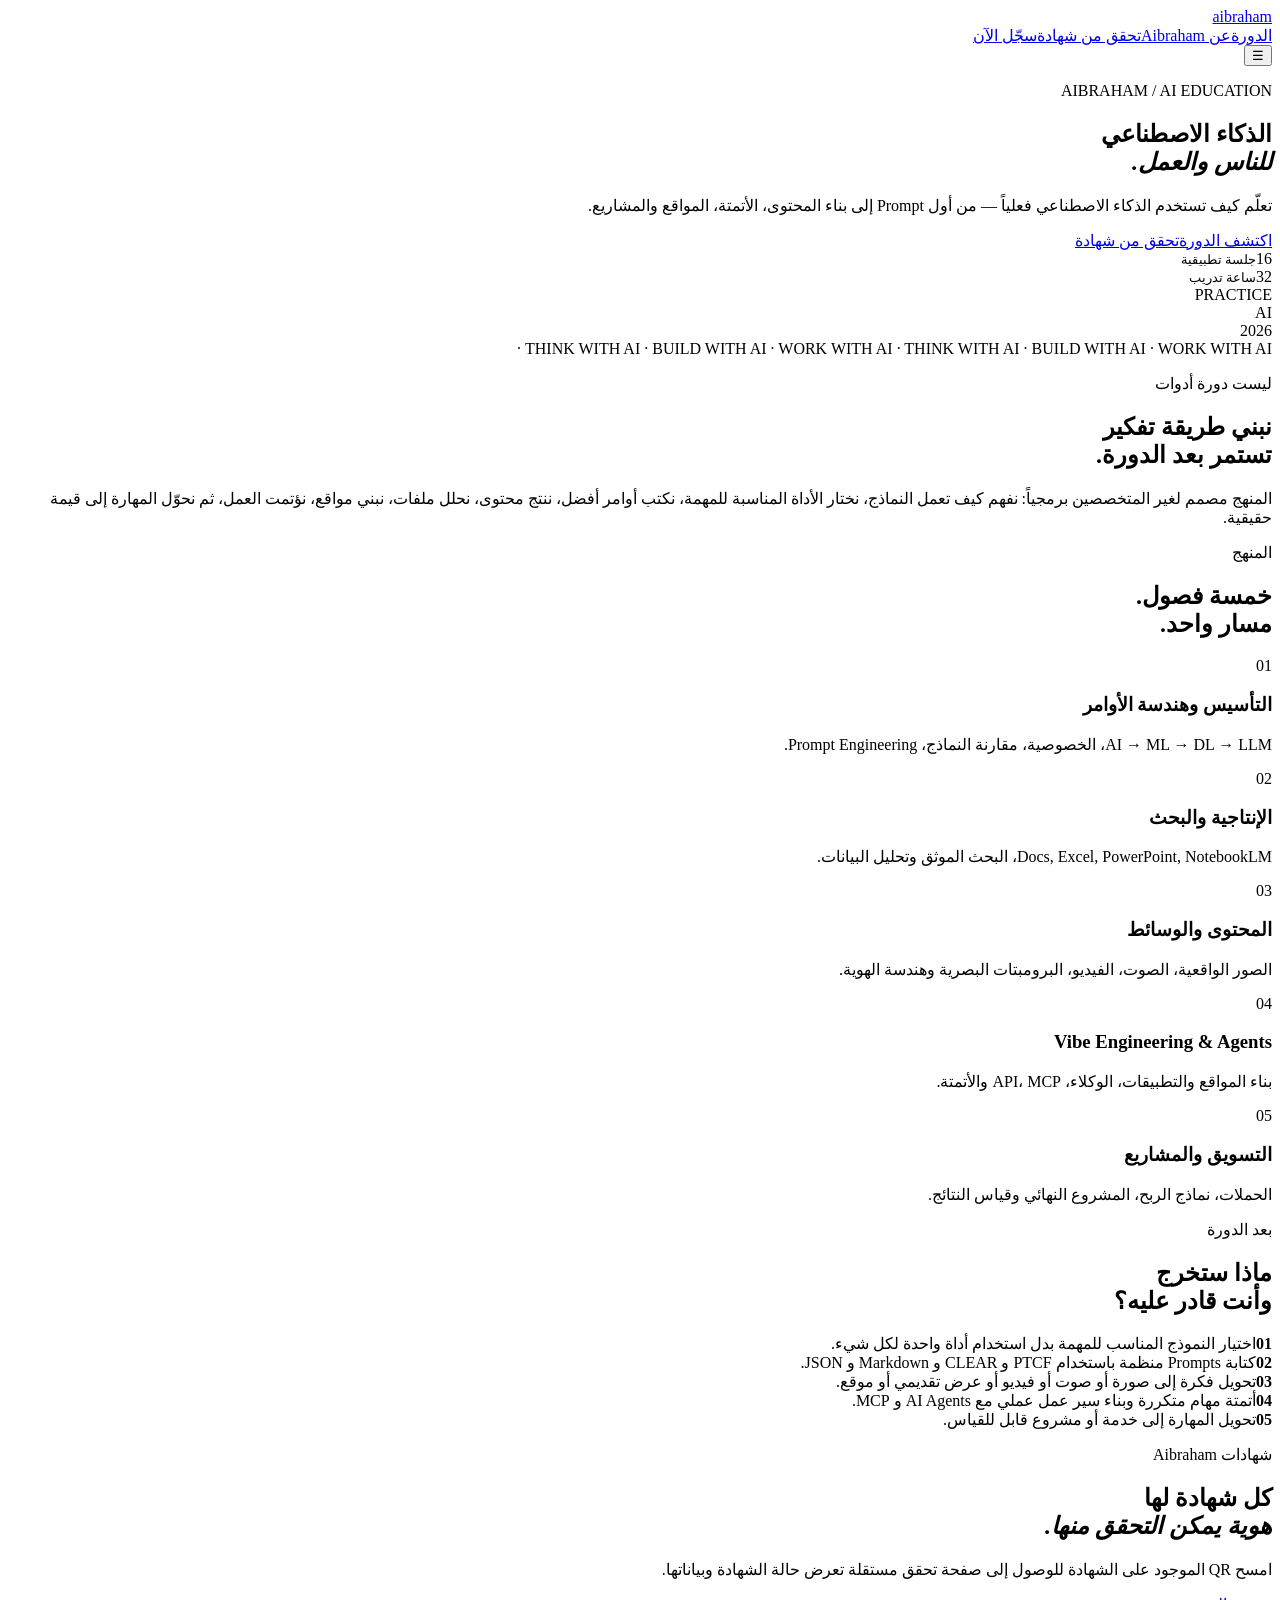
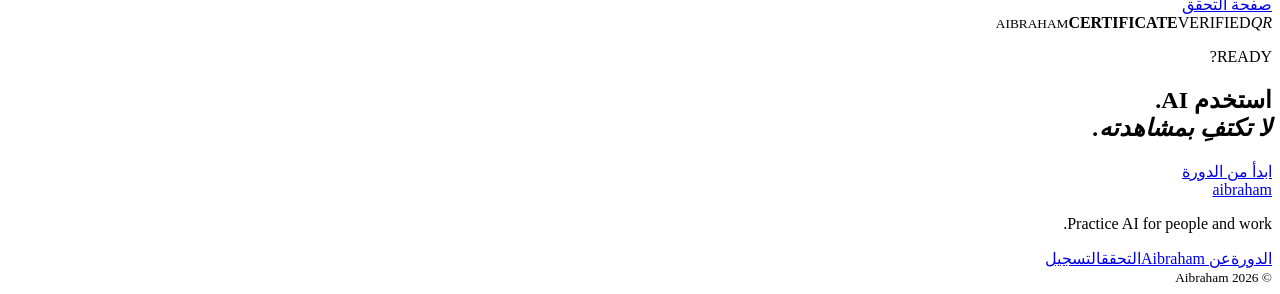
==== index.html @ 42ac44e8 "Build Aibraham training website" ====
<!doctype html><html lang="ar" dir="rtl"><head><meta charset="utf-8"><meta name="viewport" content="width=device-width,initial-scale=1"><meta name="description" content="Aibraham — تدريب عملي على الذكاء الاصطناعي للناس والعمل."><title>Aibraham — Practice AI for People & Work</title><link rel="stylesheet" href="styles.css"></head><body><header class="nav"><a class="brand" href="index.html"><span class="brand-mark">ai</span><span>braham</span></a><nav><a href="course.html">الدورة</a><a href="about.html">عن Aibraham</a><a href="verify.html">تحقق من شهادة</a><a class="nav-cta" href="register.html">سجّل الآن</a></nav><button class="menu" aria-label="فتح القائمة">☰</button></header><main><section class="hero wrap"><div class="hero-copy"><p class="kicker">AIBRAHAM / AI EDUCATION</p><h1>الذكاء الاصطناعي<br><em>للناس والعمل.</em></h1><p class="hero-lead">تعلّم كيف تستخدم الذكاء الاصطناعي فعلياً — من أول Prompt إلى بناء المحتوى، الأتمتة، المواقع والمشاريع.</p><div class="actions"><a class="btn primary" href="course.html">اكتشف الدورة</a><a class="btn ghost" href="verify.html">تحقق من شهادة</a></div></div><div class="hero-art"><div class="orbit o1"></div><div class="orbit o2"></div><div class="hero-card"><span>16</span><small>جلسة تطبيقية</small></div><div class="hero-card second"><span>32</span><small>ساعة تدريب</small></div><div class="hero-stamp">PRACTICE<br>AI<br>2026</div></div></section><section class="ticker"><div>THINK WITH AI · BUILD WITH AI · WORK WITH AI · THINK WITH AI · BUILD WITH AI · WORK WITH AI ·</div></section><section class="intro wrap"><div><p class="section-note">ليست دورة أدوات</p><h2>نبني طريقة تفكير<br>تستمر بعد الدورة.</h2></div><p class="intro-text">المنهج مصمم لغير المتخصصين برمجياً: نفهم كيف تعمل النماذج، نختار الأداة المناسبة للمهمة، نكتب أوامر أفضل، ننتج محتوى، نحلل ملفات، نبني مواقع، نؤتمت العمل، ثم نحوّل المهارة إلى قيمة حقيقية.</p></section><section class="chapters wrap"><div class="chapter-head"><p class="section-note">المنهج</p><h2>خمسة فصول.<br>مسار واحد.</h2></div><div class="chapter-grid"><article><span>01</span><h3>التأسيس وهندسة الأوامر</h3><p>AI → ML → DL → LLM، الخصوصية، مقارنة النماذج، Prompt Engineering.</p></article><article><span>02</span><h3>الإنتاجية والبحث</h3><p>Docs, Excel, PowerPoint, NotebookLM، البحث الموثق وتحليل البيانات.</p></article><article class="accent"><span>03</span><h3>المحتوى والوسائط</h3><p>الصور الواقعية، الصوت، الفيديو، البرومبتات البصرية وهندسة الهوية.</p></article><article><span>04</span><h3>Vibe Engineering & Agents</h3><p>بناء المواقع والتطبيقات، الوكلاء، API، MCP والأتمتة.</p></article><article><span>05</span><h3>التسويق والمشاريع</h3><p>الحملات، نماذج الربح، المشروع النهائي وقياس النتائج.</p></article></div></section><section class="outcomes wrap"><div class="outcomes-title"><p class="section-note">بعد الدورة</p><h2>ماذا ستخرج<br>وأنت قادر عليه؟</h2></div><div class="outcome-list"><div><b>01</b><span>اختيار النموذج المناسب للمهمة بدل استخدام أداة واحدة لكل شيء.</span></div><div><b>02</b><span>كتابة Prompts منظمة باستخدام PTCF و CLEAR و Markdown و JSON.</span></div><div><b>03</b><span>تحويل فكرة إلى صورة أو صوت أو فيديو أو عرض تقديمي أو موقع.</span></div><div><b>04</b><span>أتمتة مهام متكررة وبناء سير عمل عملي مع AI Agents و MCP.</span></div><div><b>05</b><span>تحويل المهارة إلى خدمة أو مشروع قابل للقياس.</span></div></div></section><section class="certificate wrap"><div><div class="certificate-copy"><p class="section-note">شهادات Aibraham</p><h2>كل شهادة لها<br><em>هوية يمكن التحقق منها.</em></h2><p>امسح QR الموجود على الشهادة للوصول إلى صفحة تحقق مستقلة تعرض حالة الشهادة وبياناتها.</p><a class="btn primary" href="verify.html">صفحة التحقق</a></div><div class="certificate-visual"><div class="cert-inner"><small>AIBRAHAM</small><strong>CERTIFICATE</strong><span>VERIFIED</span><i>QR</i></div></div></div></section><section class="final-cta"><div class="wrap"><p class="section-note">READY?</p><h2>استخدم AI.<br><em>لا تكتفِ بمشاهدته.</em></h2><a class="btn light" href="register.html">ابدأ من الدورة</a></div></section></main><footer class="footer wrap"><div><a class="brand" href="index.html"><span class="brand-mark">ai</span><span>braham</span></a><p>Practice AI for people and work.</p></div><div class="footer-links"><a href="course.html">الدورة</a><a href="about.html">عن Aibraham</a><a href="verify.html">التحقق</a><a href="register.html">التسجيل</a></div><small>© 2026 Aibraham</small></footer><script src="script.js"></script></body></html>
---- styles.css ----
":"
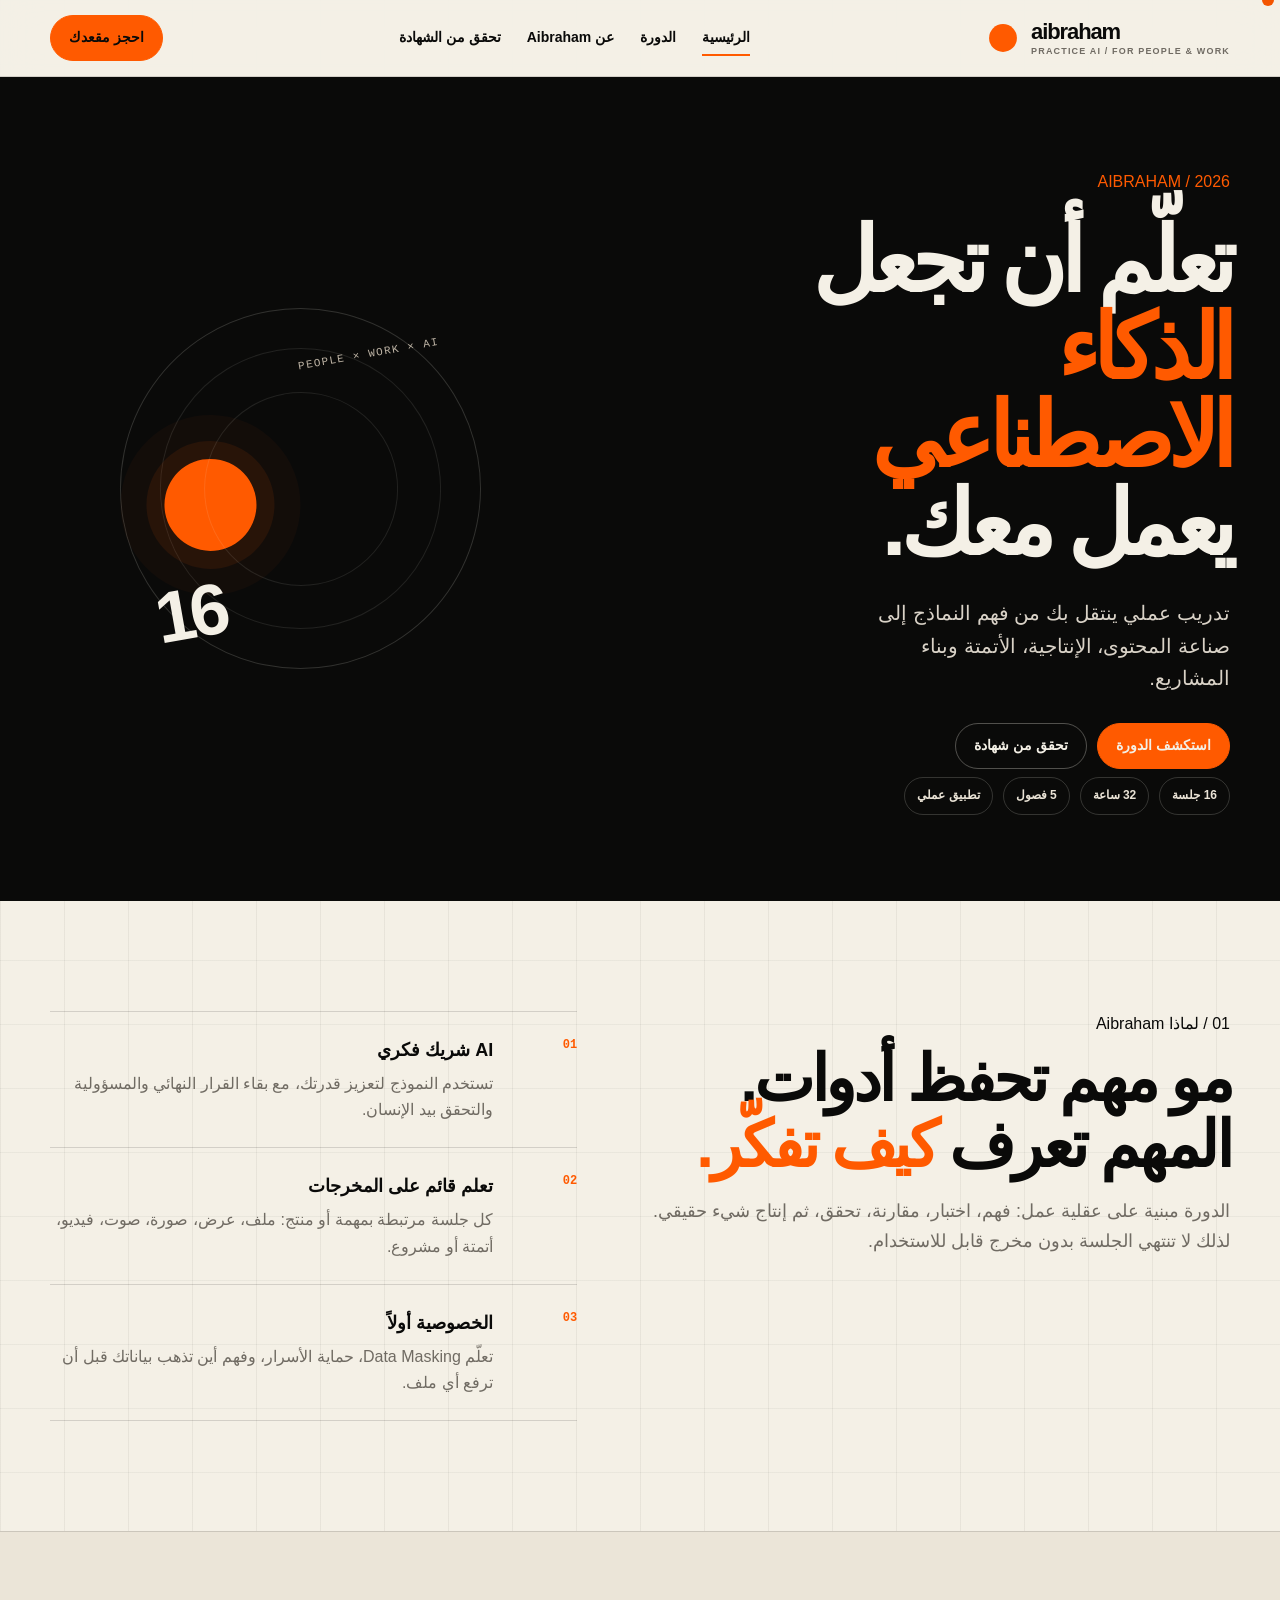
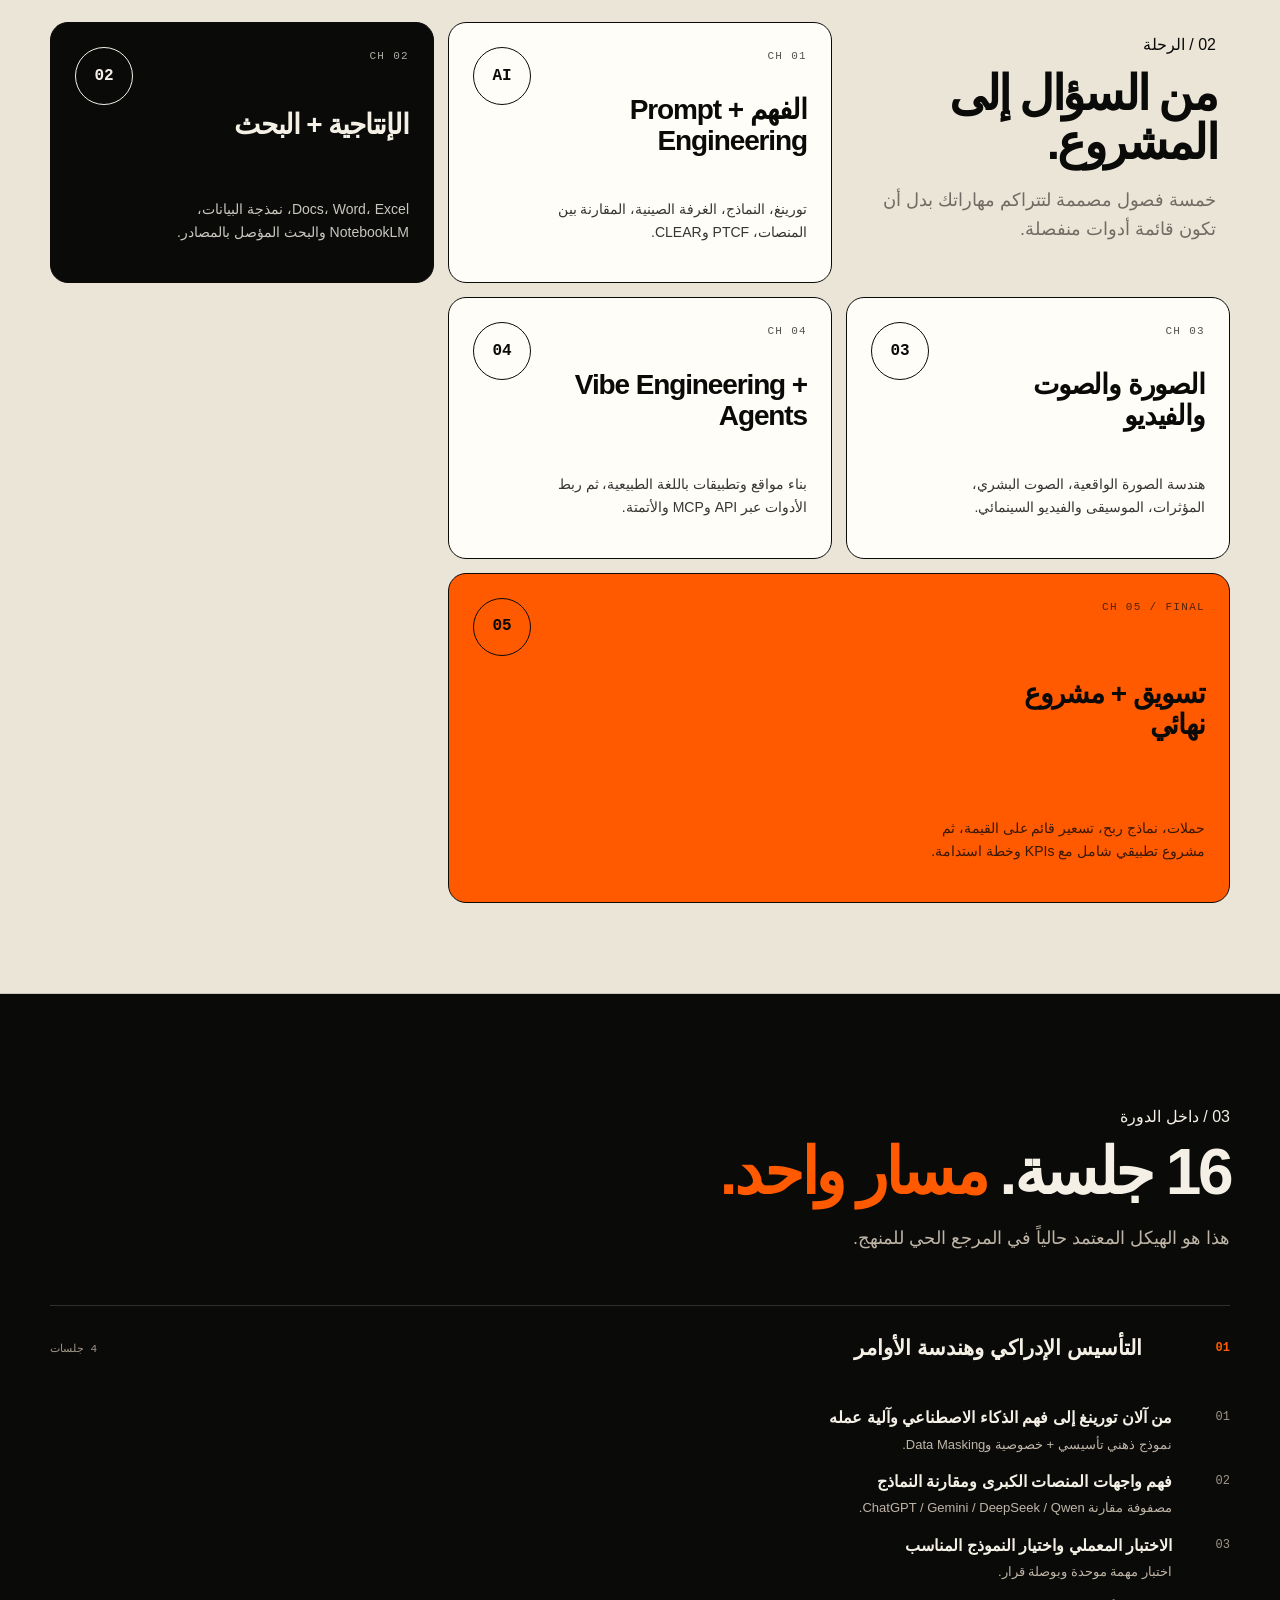
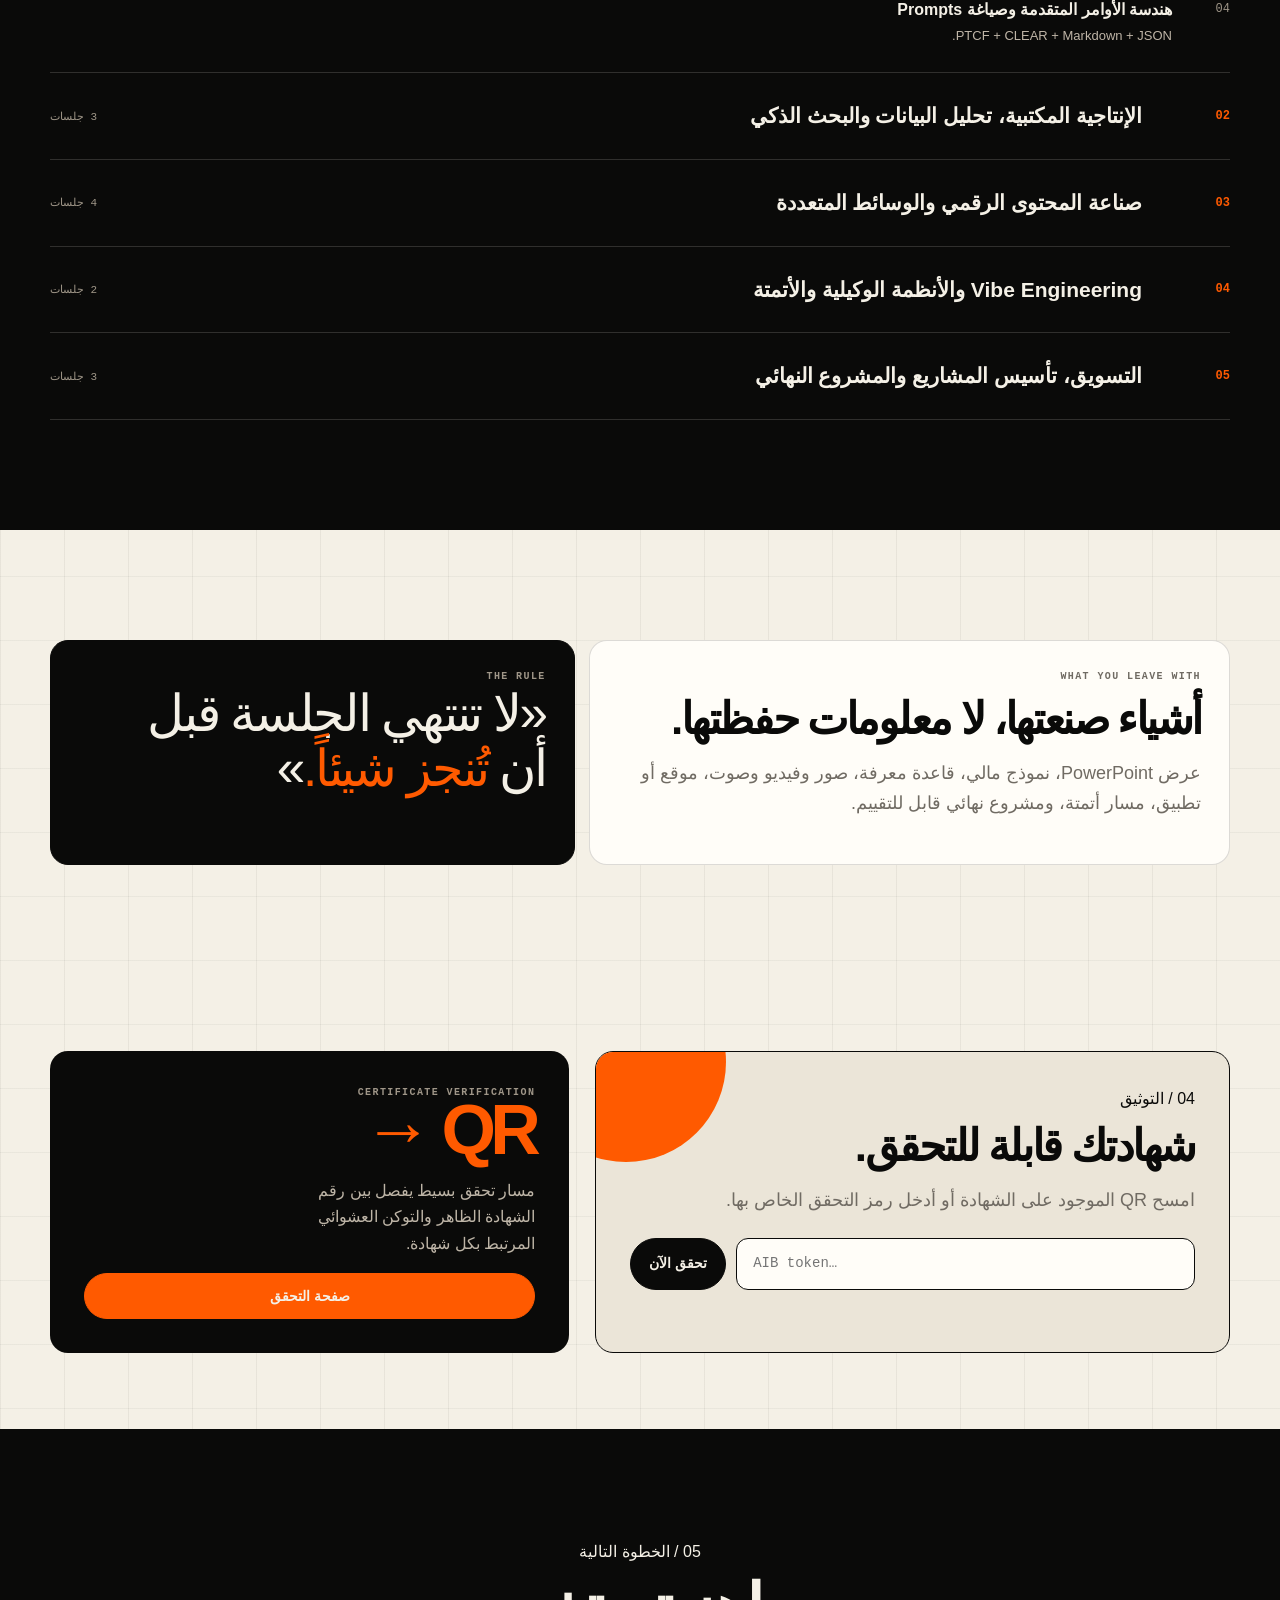
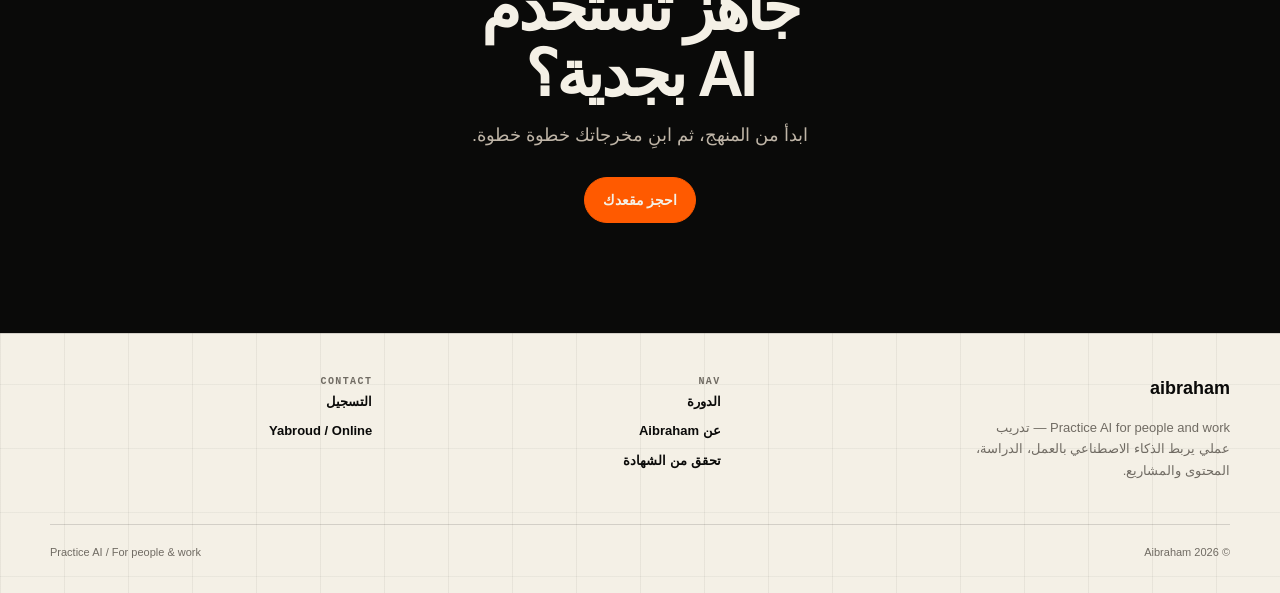
==== commit 6f79d8de: "Evolve Aibraham visual identity and UX" ====
--- a/index.html
+++ b/index.html
@@ -1 +1,12 @@
-<!doctype html><html lang="ar" dir="rtl"><head><meta charset="utf-8"><meta name="viewport" content="width=device-width,initial-scale=1"><meta name="description" content="Aibraham — تدريب عملي على الذكاء الاصطناعي للناس والعمل."><title>Aibraham — Practice AI for People & Work</title><link rel="stylesheet" href="styles.css"></head><body><header class="nav"><a class="brand" href="index.html"><span class="brand-mark">ai</span><span>braham</span></a><nav><a href="course.html">الدورة</a><a href="about.html">عن Aibraham</a><a href="verify.html">تحقق من شهادة</a><a class="nav-cta" href="register.html">سجّل الآن</a></nav><button class="menu" aria-label="فتح القائمة">☰</button></header><main><section class="hero wrap"><div class="hero-copy"><p class="kicker">AIBRAHAM / AI EDUCATION</p><h1>الذكاء الاصطناعي<br><em>للناس والعمل.</em></h1><p class="hero-lead">تعلّم كيف تستخدم الذكاء الاصطناعي فعلياً — من أول Prompt إلى بناء المحتوى، الأتمتة، المواقع والمشاريع.</p><div class="actions"><a class="btn primary" href="course.html">اكتشف الدورة</a><a class="btn ghost" href="verify.html">تحقق من شهادة</a></div></div><div class="hero-art"><div class="orbit o1"></div><div class="orbit o2"></div><div class="hero-card"><span>16</span><small>جلسة تطبيقية</small></div><div class="hero-card second"><span>32</span><small>ساعة تدريب</small></div><div class="hero-stamp">PRACTICE<br>AI<br>2026</div></div></section><section class="ticker"><div>THINK WITH AI · BUILD WITH AI · WORK WITH AI · THINK WITH AI · BUILD WITH AI · WORK WITH AI ·</div></section><section class="intro wrap"><div><p class="section-note">ليست دورة أدوات</p><h2>نبني طريقة تفكير<br>تستمر بعد الدورة.</h2></div><p class="intro-text">المنهج مصمم لغير المتخصصين برمجياً: نفهم كيف تعمل النماذج، نختار الأداة المناسبة للمهمة، نكتب أوامر أفضل، ننتج محتوى، نحلل ملفات، نبني مواقع، نؤتمت العمل، ثم نحوّل المهارة إلى قيمة حقيقية.</p></section><section class="chapters wrap"><div class="chapter-head"><p class="section-note">المنهج</p><h2>خمسة فصول.<br>مسار واحد.</h2></div><div class="chapter-grid"><article><span>01</span><h3>التأسيس وهندسة الأوامر</h3><p>AI → ML → DL → LLM، الخصوصية، مقارنة النماذج، Prompt Engineering.</p></article><article><span>02</span><h3>الإنتاجية والبحث</h3><p>Docs, Excel, PowerPoint, NotebookLM، البحث الموثق وتحليل البيانات.</p></article><article class="accent"><span>03</span><h3>المحتوى والوسائط</h3><p>الصور الواقعية، الصوت، الفيديو، البرومبتات البصرية وهندسة الهوية.</p></article><article><span>04</span><h3>Vibe Engineering & Agents</h3><p>بناء المواقع والتطبيقات، الوكلاء، API، MCP والأتمتة.</p></article><article><span>05</span><h3>التسويق والمشاريع</h3><p>الحملات، نماذج الربح، المشروع النهائي وقياس النتائج.</p></article></div></section><section class="outcomes wrap"><div class="outcomes-title"><p class="section-note">بعد الدورة</p><h2>ماذا ستخرج<br>وأنت قادر عليه؟</h2></div><div class="outcome-list"><div><b>01</b><span>اختيار النموذج المناسب للمهمة بدل استخدام أداة واحدة لكل شيء.</span></div><div><b>02</b><span>كتابة Prompts منظمة باستخدام PTCF و CLEAR و Markdown و JSON.</span></div><div><b>03</b><span>تحويل فكرة إلى صورة أو صوت أو فيديو أو عرض تقديمي أو موقع.</span></div><div><b>04</b><span>أتمتة مهام متكررة وبناء سير عمل عملي مع AI Agents و MCP.</span></div><div><b>05</b><span>تحويل المهارة إلى خدمة أو مشروع قابل للقياس.</span></div></div></section><section class="certificate wrap"><div><div class="certificate-copy"><p class="section-note">شهادات Aibraham</p><h2>كل شهادة لها<br><em>هوية يمكن التحقق منها.</em></h2><p>امسح QR الموجود على الشهادة للوصول إلى صفحة تحقق مستقلة تعرض حالة الشهادة وبياناتها.</p><a class="btn primary" href="verify.html">صفحة التحقق</a></div><div class="certificate-visual"><div class="cert-inner"><small>AIBRAHAM</small><strong>CERTIFICATE</strong><span>VERIFIED</span><i>QR</i></div></div></div></section><section class="final-cta"><div class="wrap"><p class="section-note">READY?</p><h2>استخدم AI.<br><em>لا تكتفِ بمشاهدته.</em></h2><a class="btn light" href="register.html">ابدأ من الدورة</a></div></section></main><footer class="footer wrap"><div><a class="brand" href="index.html"><span class="brand-mark">ai</span><span>braham</span></a><p>Practice AI for people and work.</p></div><div class="footer-links"><a href="course.html">الدورة</a><a href="about.html">عن Aibraham</a><a href="verify.html">التحقق</a><a href="register.html">التسجيل</a></div><small>© 2026 Aibraham</small></footer><script src="script.js"></script></body></html>+<!doctype html><html lang="ar" dir="rtl"><head><meta charset="utf-8"><meta name="viewport" content="width=device-width, initial-scale=1"><title>Aibraham — Practice AI for people and work</title><meta name="description" content="Aibraham — Practice AI for people and work"><link rel="stylesheet" href="styles.css"><link rel="icon" href="assets/aibraham-mark.svg"></head><body class="page grid-bg"><a class="skip" href="#main">تجاوز إلى المحتوى</a><div class="cursor-dot"></div><header class="site-header"><div class="container nav"><a class="brand" href="index.html"><img class="brand-mark" src="assets/aibraham-mark.svg" alt="Aibraham"><span class="brand-word"><span class="brand-name">aibraham</span><span class="brand-sub">practice ai / for people &amp; work</span></span></a><nav class="nav-links"><a aria-current="page" href='index.html'>الرئيسية</a><a href='course.html'>الدورة</a><a href='about.html'>عن Aibraham</a><a href='verify.html'>تحقق من الشهادة</a></nav><div class="nav-actions"><a class="btn btn-primary" href="register.html">احجز مقعدك</a><button class="menu-btn" aria-label="فتح القائمة"><span></span></button></div></div></header><main id="main"><section class="hero dark-grid"><div class="container"><div class="hero-copy reveal"><div class="eyebrow hero-kicker">AIBRAHAM / 2026</div><h1 class="hero-title">تعلّم أن تجعل <em>الذكاء الاصطناعي</em> يعمل معك.</h1><p class="hero-lead">تدريب عملي ينتقل بك من فهم النماذج إلى صناعة المحتوى، الإنتاجية، الأتمتة وبناء المشاريع.</p><div class="hero-actions"><a class="btn btn-primary" href="course.html">استكشف الدورة</a><a class="btn btn-light" style="border-color:rgba(244,240,230,.3);color:var(--paper)" href="verify.html">تحقق من شهادة</a></div><div class="hero-meta"><span class="meta-chip">16 جلسة</span><span class="meta-chip">32 ساعة</span><span class="meta-chip">5 فصول</span><span class="meta-chip">تطبيق عملي</span></div></div><div class="hero-orbit reveal"><div class="orbit-ring"><div class="orbit-core"></div><span class="orbit-label">PEOPLE × WORK × AI</span><span class="orbit-number">16</span></div></div></div></section>
+<section class="section"><div class="container split"><div class="section-header reveal"><div class="eyebrow">01 / لماذا Aibraham</div><h2 class="section-title">مو مهم تحفظ أدوات. المهم تعرف <span style="color:var(--orange)">كيف تفكّر.</span></h2><p class="section-copy">الدورة مبنية على عقلية عمل: فهم، اختبار، مقارنة، تحقق، ثم إنتاج شيء حقيقي. لذلك لا تنتهي الجلسة بدون مخرج قابل للاستخدام.</p></div><div class="rule-list reveal"><div class="rule"><div class="rule-index">01</div><div><div class="rule-title">AI شريك فكري</div><div class="rule-copy">تستخدم النموذج لتعزيز قدرتك، مع بقاء القرار النهائي والمسؤولية والتحقق بيد الإنسان.</div></div></div><div class="rule"><div class="rule-index">02</div><div><div class="rule-title">تعلم قائم على المخرجات</div><div class="rule-copy">كل جلسة مرتبطة بمهمة أو منتج: ملف، عرض، صورة، صوت، فيديو، أتمتة أو مشروع.</div></div></div><div class="rule"><div class="rule-index">03</div><div><div class="rule-title">الخصوصية أولاً</div><div class="rule-copy">تعلّم Data Masking، حماية الأسرار، وفهم أين تذهب بياناتك قبل أن ترفع أي ملف.</div></div></div></div></div></section>
+<section class="section-tight feature-stage"><div class="container stage-grid"><div class="stage-intro reveal"><div class="eyebrow">02 / الرحلة</div><h2 class="section-title">من السؤال إلى المشروع.</h2><p class="section-copy">خمسة فصول مصممة لتتراكم مهاراتك بدل أن تكون قائمة أدوات منفصلة.</p></div><article class="stage-card reveal"><span class="stage-num">CH 01</span><h3 class="stage-title">الفهم + Prompt Engineering</h3><p class="stage-copy">تورينغ، النماذج، الغرفة الصينية، المقارنة بين المنصات، PTCF وCLEAR.</p><div class="stage-icon">AI</div></article><article class="stage-card reveal"><span class="stage-num">CH 02</span><h3 class="stage-title">الإنتاجية + البحث</h3><p class="stage-copy">Docs، Word، Excel، نمذجة البيانات، NotebookLM والبحث المؤصل بالمصادر.</p><div class="stage-icon">02</div></article><article class="stage-card reveal"><span class="stage-num">CH 03</span><h3 class="stage-title">الصورة والصوت والفيديو</h3><p class="stage-copy">هندسة الصورة الواقعية، الصوت البشري، المؤثرات، الموسيقى والفيديو السينمائي.</p><div class="stage-icon">03</div></article><article class="stage-card reveal"><span class="stage-num">CH 04</span><h3 class="stage-title">Vibe Engineering + Agents</h3><p class="stage-copy">بناء مواقع وتطبيقات باللغة الطبيعية، ثم ربط الأدوات عبر API وMCP والأتمتة.</p><div class="stage-icon">04</div></article><article class="stage-card reveal"><span class="stage-num">CH 05 / FINAL</span><h3 class="stage-title">تسويق + مشروع نهائي</h3><p class="stage-copy">حملات، نماذج ربح، تسعير قائم على القيمة، ثم مشروع تطبيقي شامل مع KPIs وخطة استدامة.</p><div class="stage-icon">05</div></article></div></section>
+<section class="section section-dark dark-grid"><div class="container"><div class="section-header reveal"><div class="eyebrow">03 / داخل الدورة</div><h2 class="section-title">16 جلسة. <span style="color:var(--orange)">مسار واحد.</span></h2><p class="section-copy dark-copy">هذا هو الهيكل المعتمد حالياً في المرجع الحي للمنهج.</p></div><div class="chapters reveal">
+<details open class="chapter"><summary><span class="chapter-num">01</span><span class="chapter-title">التأسيس الإدراكي وهندسة الأوامر</span><span class="chapter-sessions">4 جلسات</span></summary><div class="chapter-body"><div class="session-line"><span class="session-num">01</span><div><div class="session-title">من آلان تورينغ إلى فهم الذكاء الاصطناعي وآلية عمله</div><div class="session-output">نموذج ذهني تأسيسي + خصوصية وData Masking.</div></div></div><div class="session-line"><span class="session-num">02</span><div><div class="session-title">فهم واجهات المنصات الكبرى ومقارنة النماذج</div><div class="session-output">مصفوفة مقارنة ChatGPT / Gemini / DeepSeek / Qwen.</div></div></div><div class="session-line"><span class="session-num">03</span><div><div class="session-title">الاختبار المعملي واختيار النموذج المناسب</div><div class="session-output">اختبار مهمة موحدة وبوصلة قرار.</div></div></div><div class="session-line"><span class="session-num">04</span><div><div class="session-title">هندسة الأوامر المتقدمة وصياغة Prompts</div><div class="session-output">PTCF + CLEAR + Markdown + JSON.</div></div></div></div></details>
+<details class="chapter"><summary><span class="chapter-num">02</span><span class="chapter-title">الإنتاجية المكتبية، تحليل البيانات والبحث الذكي</span><span class="chapter-sessions">3 جلسات</span></summary><div class="chapter-body"><div class="session-line"><span class="session-num">05</span><div><div class="session-title">المستندات والتقارير وعروض PowerPoint</div><div class="session-output">سير عمل Gemini + Z AI إلى ملف .pptx.</div></div></div><div class="session-line"><span class="session-num">06</span><div><div class="session-title">Word وExcel والملفات المكتبية</div><div class="session-output">تنظيف بيانات + نموذج مالي 12 شهراً + Computer Use.</div></div></div><div class="session-line"><span class="session-num">07</span><div><div class="session-title">البحث العلمي وNotebookLM وGoogle Labs</div><div class="session-output">Source Grounding + Audio Overview + أدوات التعلم.</div></div></div></div></details>
+<details class="chapter"><summary><span class="chapter-num">03</span><span class="chapter-title">صناعة المحتوى الرقمي والوسائط المتعددة</span><span class="chapter-sessions">4 جلسات</span></summary><div class="chapter-body"><div class="session-line"><span class="session-num">08</span><div><div class="session-title">أساسيات التوليد البصري والعدسات وزوايا الكاميرا</div><div class="session-output">برومبتات JSON وتطبيقات Image Generation.</div></div></div><div class="session-line"><span class="session-num">09</span><div><div class="session-title">هندسة الصور الواقعية وثبات الشخصية</div><div class="session-output">قاعدة عدم المثالية وبناء Skill.md بصرية.</div></div></div><div class="session-line"><span class="session-num">10</span><div><div class="session-title">هندسة الصوت البشري والمؤثرات والموسيقى</div><div class="session-output">صوت عربي طبيعي + Fish Audio + Flow Music.</div></div></div><div class="session-line"><span class="session-num">11</span><div><div class="session-title">إنتاج الفيديو السينمائي ومحركات التوليد</div><div class="session-output">Flow + Veo + Omini + Frame to Frame.</div></div></div></div></details>
+<details class="chapter"><summary><span class="chapter-num">04</span><span class="chapter-title">Vibe Engineering والأنظمة الوكيلية والأتمتة</span><span class="chapter-sessions">2 جلسات</span></summary><div class="chapter-body"><div class="session-line"><span class="session-num">12</span><div><div class="session-title">بناء المواقع والتطبيقات</div><div class="session-output">من Coding Vibe إلى Engineering Vibe ونشر مشروع ويب.</div></div></div><div class="session-line"><span class="session-num">13</span><div><div class="session-title">AI Agents + API + MCP + Multi-Agent</div><div class="session-output">تمييز Chatbot عن Agent وتشغيل مسارات أتمتة حقيقية.</div></div></div></div></details>
+<details class="chapter"><summary><span class="chapter-num">05</span><span class="chapter-title">التسويق، تأسيس المشاريع والمشروع النهائي</span><span class="chapter-sessions">3 جلسات</span></summary><div class="chapter-body"><div class="session-line"><span class="session-num">14</span><div><div class="session-title">الحملات الإعلانية الفيروسية والتسويق بالمحتوى</div><div class="session-output">استراتيجيات صناعة المحتوى والحملات.</div></div></div><div class="session-line"><span class="session-num">15</span><div><div class="session-title">تأسيس المشاريع والربح من الذكاء الاصطناعي</div><div class="session-output">10 نماذج ربح + تسعير قائم على القيمة + عينة مجانية.</div></div></div><div class="session-line"><span class="session-num">16</span><div><div class="session-title">المشروع التطبيقي النهائي وقياس KPIs</div><div class="session-output">تنفيذ، مناقشة، قياس، وخطة استدامة.</div></div></div></div></details></div></div></section>
+<section class="section"><div class="container proof"><div class="proof-card reveal"><div class="mini-label">WHAT YOU LEAVE WITH</div><h3 class="section-title" style="font-size:44px">أشياء صنعتها، لا معلومات حفظتها.</h3><p class="section-copy">عرض PowerPoint، نموذج مالي، قاعدة معرفة، صور وفيديو وصوت، موقع أو تطبيق، مسار أتمتة، ومشروع نهائي قابل للتقييم.</p></div><div class="proof-card dark reveal"><div class="mini-label" style="color:#9f9688">THE RULE</div><p class="quote">«لا تنتهي الجلسة قبل أن <span class="quote-mark">تُنجز شيئاً.</span>»</p></div></div></section>
+<section class="section-tight"><div class="container verify-panel"><div class="verify-box reveal" data-verify><div class="eyebrow">04 / التوثيق</div><h2 class="section-title" style="font-size:44px">شهادتك قابلة للتحقق.</h2><p class="section-copy">امسح QR الموجود على الشهادة أو أدخل رمز التحقق الخاص بها.</p><form class="verify-form"><input autocomplete="off" aria-label="Verification Token" placeholder="AIB token…"><button class="btn btn-dark" type="submit">تحقق الآن</button></form><div class="verify-result"></div></div><div class="verify-teaser reveal"><div><div class="mini-label" style="color:#9f9688">Certificate verification</div><strong>QR →</strong></div><p>مسار تحقق بسيط يفصل بين رقم الشهادة الظاهر والتوكن العشوائي المرتبط بكل شهادة.</p><a class="btn btn-primary" href="verify.html">صفحة التحقق</a></div></div></section>
+<section class="section section-dark"><div class="container center reveal"><div class="eyebrow">05 / الخطوة التالية</div><h2 class="section-title" style="max-width:10ch;margin-inline:auto">جاهز تستخدم AI بجدية؟</h2><p class="section-copy dark-copy" style="margin:0 auto 26px">ابدأ من المنهج، ثم ابنِ مخرجاتك خطوة خطوة.</p><a class="btn btn-primary" href="register.html">احجز مقعدك</a></div></section></main><footer class="footer"><div class="container"><div class="footer-grid"><div><div class="footer-title">aibraham</div><p class="footer-copy">Practice AI for people and work — تدريب عملي يربط الذكاء الاصطناعي بالعمل، الدراسة، المحتوى والمشاريع.</p></div><div><div class="mini-label">NAV</div><div class="footer-links"><a href="course.html">الدورة</a><a href="about.html">عن Aibraham</a><a href="verify.html">تحقق من الشهادة</a></div></div><div><div class="mini-label">CONTACT</div><div class="footer-links"><a href="register.html">التسجيل</a><span>Yabroud / Online</span></div></div></div><div class="footer-bottom"><span>© 2026 Aibraham</span><span>Practice AI / For people &amp; work</span></div></div></footer><script src="script.js"></script></body></html>
--- a/styles.css
+++ b/styles.css
@@ -1 +1,24 @@
-":"+ :root{--ink:#0a0a09;--paper:#f4f0e6;--paper-2:#ebe5d8;--orange:#ff5a00;--line:rgba(10,10,9,.14);--muted:#706b63;--white:#fffdf8;--r:18px;--shadow:0 20px 50px rgba(10,10,9,.10)}
+*{box-sizing:border-box}html{scroll-behavior:smooth}body{margin:0;background:var(--paper);color:var(--ink);font-family:"Noto Sans Arabic","IBM Plex Sans Arabic",Tahoma,Arial,sans-serif;line-height:1.65;text-rendering:optimizeLegibility}body.nav-open{overflow:hidden}a{color:inherit;text-decoration:none}button,input{font:inherit}img{max-width:100%;display:block}
+.skip{position:fixed;inset-inline-start:16px;top:12px;transform:translateY(-140%);padding:10px 14px;background:var(--orange);color:var(--ink);z-index:1000;border-radius:10px;font-weight:800}.skip:focus{transform:none}
+.page{min-height:100vh}.container{width:min(1180px,calc(100% - 40px));margin-inline:auto}.grid-bg{background-image:linear-gradient(to right,rgba(10,10,9,.055) 1px,transparent 1px),linear-gradient(to bottom,rgba(10,10,9,.045) 1px,transparent 1px);background-size:64px 64px}.dark-grid{background-image:linear-gradient(to right,rgba(244,240,230,.065) 1px,transparent 1px),linear-gradient(to bottom,rgba(244,240,230,.045) 1px,transparent 1px);background-size:64px 64px}
+.site-header{position:sticky;top:0;z-index:100;border-bottom:1px solid var(--line);background:rgba(244,240,230,.92);backdrop-filter:blur(18px)}.nav{height:76px;display:flex;align-items:center;justify-content:space-between;gap:24px}.brand{display:inline-flex;align-items:center;gap:11px;direction:ltr}.brand-mark{width:34px;height:34px;object-fit:contain}.brand-word{display:flex;flex-direction:column;line-height:1;gap:4px}.brand-name{font-weight:900;letter-spacing:-.05em;font-size:22px}.brand-sub{font-size:9px;letter-spacing:.13em;text-transform:uppercase;color:var(--muted);font-weight:800}
+.nav-links{display:flex;align-items:center;gap:26px;font-size:14px;font-weight:800}.nav-links a{position:relative;padding:7px 0}.nav-links a::after{content:"";position:absolute;inset-inline:0;bottom:1px;height:2px;background:var(--orange);transform:scaleX(0);transform-origin:right;transition:transform .25s ease}.nav-links a:hover::after,.nav-links a[aria-current="page"]::after{transform:scaleX(1);transform-origin:left}.nav-actions{display:flex;align-items:center;gap:10px}
+.btn{display:inline-flex;align-items:center;justify-content:center;gap:9px;min-height:46px;padding:0 18px;border:1px solid var(--ink);border-radius:999px;font-weight:900;font-size:14px;transition:transform .2s ease,box-shadow .2s ease,background .2s ease}.btn:hover{transform:translateY(-2px);box-shadow:0 8px 18px rgba(10,10,9,.11)}.btn:active{transform:translateY(0) scale(.98)}.btn-primary{background:var(--orange);border-color:var(--orange)}.btn-dark{background:var(--ink);color:var(--paper)}.btn-light{background:transparent}
+.menu-btn{display:none;width:44px;height:44px;border:1px solid var(--ink);border-radius:50%;background:transparent;align-items:center;justify-content:center}.menu-btn span,.menu-btn::before,.menu-btn::after{content:"";width:17px;height:2px;background:var(--ink);display:block;position:absolute}.menu-btn{position:relative}.menu-btn span{transition:transform .2s}.menu-btn::before{transform:translateY(-6px)}.menu-btn::after{transform:translateY(6px)}
+.hero{background:var(--ink);color:var(--paper);position:relative;overflow:hidden}.hero .container{min-height:calc(100dvh - 76px);display:grid;grid-template-columns:1.15fr .85fr;align-items:stretch}.hero-copy{display:flex;flex-direction:column;justify-content:center;padding:76px 0 70px;position:relative;z-index:2}.hero-kicker{color:var(--orange);margin-bottom:22px}.hero-title{font-size:clamp(48px,7vw,92px);line-height:.98;letter-spacing:-.07em;margin:0;max-width:9.5ch}.hero-title em{font-style:normal;color:var(--orange)}.hero-lead{font-size:clamp(16px,1.6vw,21px);line-height:1.6;max-width:34ch;margin:28px 0 28px;color:#d9d2c7}.hero-meta{display:flex;gap:10px;flex-wrap:wrap;margin-top:8px}.meta-chip{padding:8px 12px;border:1px solid rgba(244,240,230,.18);border-radius:999px;font-size:12px;font-weight:800;color:#eae3d6}.hero-actions{display:flex;gap:10px;flex-wrap:wrap}
+.hero-orbit{position:relative;display:grid;place-items:center;min-height:540px}.orbit-ring{width:min(440px,72%);aspect-ratio:1;border:1px solid rgba(244,240,230,.17);border-radius:50%;position:relative;transform:rotate(-10deg)}.orbit-ring::before,.orbit-ring::after{content:"";position:absolute;border-radius:50%;border:1px solid rgba(244,240,230,.10);inset:11%}.orbit-ring::after{inset:23%}.orbit-core{width:92px;height:92px;border-radius:50%;background:var(--orange);box-shadow:0 0 0 18px rgba(255,90,0,.09),0 0 0 44px rgba(255,90,0,.035);position:absolute;inset:50%;transform:translate(-50%,-50%)}.orbit-label{position:absolute;top:14%;inset-inline-start:5%;font-family:ui-monospace,monospace;font-size:11px;letter-spacing:.12em;text-transform:uppercase;color:#bfb5a6}.orbit-number{position:absolute;bottom:13%;inset-inline-end:4%;font-size:72px;line-height:.8;font-weight:900;letter-spacing:-.08em;color:#f4f0e6}.hero-note{position:absolute;inset-inline-end:4%;bottom:7%;font-size:11px;color:#8e867a}
+.section{padding:110px 0}.section-tight{padding:76px 0}.section-dark{background:var(--ink);color:var(--paper)}.section-header{max-width:780px;margin-bottom:52px}.section-title{font-size:clamp(38px,5vw,66px);line-height:1.03;letter-spacing:-.055em;margin:10px 0 14px}.section-copy{font-size:18px;max-width:62ch;color:var(--muted)}.dark-copy{color:#bfb5a7}
+.split{display:grid;grid-template-columns:1.05fr .95fr;gap:70px;align-items:start}.rule-list{border-top:1px solid var(--line)}.rule{display:grid;grid-template-columns:66px 1fr;gap:18px;padding:24px 0;border-bottom:1px solid var(--line)}.rule-index{font-family:ui-monospace,monospace;font-size:12px;color:var(--orange);font-weight:900}.rule-title{font-size:18px;font-weight:900;margin-bottom:5px}.rule-copy{color:var(--muted);max-width:60ch}
+.stat-stack{display:grid;grid-template-columns:repeat(2,1fr);gap:12px}.stat{padding:24px;border:1px solid var(--line);border-radius:var(--r);background:rgba(255,255,255,.26);min-height:150px}.stat strong{display:block;font-size:44px;line-height:1;letter-spacing:-.06em;margin-bottom:8px}.stat span{font-size:13px;color:var(--muted);font-weight:800}
+.feature-stage{background:var(--paper-2);border-block:1px solid var(--line);padding:90px 0}.stage-grid{display:grid;grid-template-columns:repeat(12,1fr);gap:14px}.stage-intro{grid-column:span 4;padding:10px 14px 10px 0}.stage-intro .section-title{font-size:48px}.stage-card{position:relative;min-height:260px;border:1px solid var(--ink);border-radius:var(--r);padding:24px;background:var(--white);overflow:hidden;display:flex;flex-direction:column;justify-content:space-between}.stage-card:nth-child(2){grid-column:span 4}.stage-card:nth-child(3){grid-column:span 4;background:var(--ink);color:var(--paper);transform:translateY(26px)}.stage-card:nth-child(4){grid-column:span 4}.stage-card:nth-child(5){grid-column:span 4}.stage-card:nth-child(6){grid-column:span 8;min-height:330px;background:var(--orange)}.stage-num{font-family:ui-monospace,monospace;font-size:11px;letter-spacing:.12em;opacity:.7}.stage-title{font-size:28px;line-height:1.12;letter-spacing:-.04em;max-width:15ch}.stage-copy{font-size:14px;opacity:.82;max-width:36ch}.stage-icon{position:absolute;inset-inline-end:24px;top:24px;width:58px;height:58px;border:1px solid currentColor;border-radius:50%;display:grid;place-items:center;font-family:ui-monospace,monospace;font-weight:900}
+.chapters{display:grid;gap:1px;border-top:1px solid rgba(244,240,230,.16)}.chapter{border-bottom:1px solid rgba(244,240,230,.16)}.chapter summary{list-style:none;cursor:pointer;padding:25px 0;display:grid;grid-template-columns:70px 1fr auto;gap:18px;align-items:center}.chapter summary::-webkit-details-marker{display:none}.chapter-num{font-family:ui-monospace,monospace;color:var(--orange);font-size:12px;font-weight:900}.chapter-title{font-size:21px;font-weight:900}.chapter-sessions{font-family:ui-monospace,monospace;font-size:11px;color:#9f9688}.chapter-body{padding:0 0 26px 88px;max-width:900px}.session-line{display:grid;grid-template-columns:44px 1fr;gap:14px;margin-top:14px}.session-num{font-family:ui-monospace,monospace;color:#9f9688;font-size:12px;padding-top:3px}.session-title{font-weight:900}.session-output{font-size:13px;color:#bfb5a7;margin-top:2px}
+.quote-block{padding:50px 0}.quote{font-size:clamp(30px,4vw,52px);line-height:1.08;letter-spacing:-.045em;max-width:16ch;margin:0}.quote-mark{color:var(--orange)}
+.proof{display:grid;grid-template-columns:1.1fr .9fr;gap:14px}.proof-card{border:1px solid var(--line);border-radius:var(--r);padding:28px;background:var(--white)}.proof-card.dark{background:var(--ink);color:var(--paper);border-color:var(--ink)}
+.verify-panel{display:grid;grid-template-columns:1.1fr .9fr;gap:26px;align-items:stretch}.verify-box{background:var(--paper-2);border:1px solid var(--ink);border-radius:var(--r);padding:34px;position:relative;overflow:hidden}.verify-box::before{content:"";position:absolute;inset-inline-end:-70px;top:-90px;width:200px;height:200px;border-radius:50%;background:var(--orange)}.verify-form{display:flex;gap:10px;flex-wrap:wrap;margin-top:22px;position:relative;z-index:2}.verify-form input{flex:1 1 260px;min-height:52px;border:1px solid var(--ink);background:var(--white);border-radius:12px;padding:0 16px;direction:ltr;text-align:left;font-family:ui-monospace,monospace;font-size:14px}.verify-help{margin-top:14px;font-size:12px;color:var(--muted)}.verify-teaser{background:var(--ink);color:var(--paper);border-radius:var(--r);padding:34px;display:flex;flex-direction:column;justify-content:space-between}.verify-teaser strong{font-size:70px;line-height:.8;letter-spacing:-.08em;color:var(--orange)}.verify-teaser p{color:#beb5a7;max-width:28ch}.verify-result{margin-top:18px;padding:20px;border:1px dashed rgba(10,10,9,.35);border-radius:14px;display:none}.verify-result.show{display:block}.verify-status{display:inline-flex;align-items:center;gap:8px;font-family:ui-monospace,monospace;font-size:11px;font-weight:900;text-transform:uppercase;letter-spacing:.1em}.dot{width:8px;height:8px;border-radius:50%;background:var(--orange)}.result-name{font-size:27px;font-weight:900;letter-spacing:-.04em;margin:8px 0 2px}.result-grid{display:grid;grid-template-columns:repeat(2,1fr);gap:10px;margin-top:18px}.result-item{padding:12px;border:1px solid var(--line);border-radius:10px;background:rgba(255,255,255,.24)}.result-item span{display:block;font-size:10px;color:var(--muted);font-weight:800}.result-item strong{display:block;font-size:14px;margin-top:2px}
+.page-hero{background:var(--ink);color:var(--paper);padding:88px 0 78px;position:relative;overflow:hidden}.page-hero .section-title{max-width:9ch}.page-hero p{max-width:58ch;color:#c4bbaa;font-size:18px}.rail{font-family:ui-monospace,monospace;color:var(--orange);font-size:11px;letter-spacing:.14em;text-transform:uppercase;margin-bottom:18px}
+.timeline{border-top:1px solid var(--line)}.timeline-item{display:grid;grid-template-columns:130px 1fr;gap:34px;padding:26px 0;border-bottom:1px solid var(--line)}.timeline-date{font-family:ui-monospace,monospace;font-size:11px;color:var(--orange);font-weight:900}.timeline-title{font-size:26px;letter-spacing:-.04em;font-weight:900}.timeline-copy{color:var(--muted);max-width:68ch}
+.register-layout{display:grid;grid-template-columns:1fr 1fr;gap:18px}.register-card{border:1px solid var(--ink);border-radius:var(--r);padding:32px;background:var(--white)}.register-card.highlight{background:var(--orange)}.checklist{display:grid;gap:14px;margin-top:22px}.check{display:grid;grid-template-columns:26px 1fr;gap:12px;align-items:start}.check b{display:grid;place-items:center;width:24px;height:24px;border-radius:50%;border:1px solid var(--ink);font-size:11px}
+.footer{border-top:1px solid var(--line);padding:40px 0 32px}.footer-grid{display:grid;grid-template-columns:1.2fr .8fr .8fr;gap:26px;align-items:start}.footer-title{font-weight:900;font-size:18px}.footer-copy{color:var(--muted);font-size:13px;max-width:36ch}.footer-links{display:grid;gap:8px;font-size:13px;font-weight:800}.footer-bottom{margin-top:30px;padding-top:18px;border-top:1px solid var(--line);font-size:11px;color:var(--muted);display:flex;justify-content:space-between;gap:12px;flex-wrap:wrap}
+.reveal{opacity:0;transform:translateY(22px);transition:opacity .65s ease,transform .65s ease}.reveal.in{opacity:1;transform:none}.cursor-dot{position:fixed;pointer-events:none;width:12px;height:12px;border-radius:50%;background:var(--orange);mix-blend-mode:multiply;z-index:999;transform:translate(-50%,-50%);transition:width .15s,height .15s;display:none}.notice{padding:12px 14px;border-inline-start:4px solid var(--orange);background:var(--paper-2);font-size:13px}.mini-label{font-family:ui-monospace,monospace;font-size:10px;letter-spacing:.14em;text-transform:uppercase;color:var(--muted);font-weight:900}.center{text-align:center}
+@media (pointer:fine){.cursor-dot{display:block}}@media (max-width:980px){.nav-links{gap:18px}.nav-actions .btn{display:none}.hero .container{grid-template-columns:1fr}.hero-orbit{min-height:320px}.hero-copy{padding-top:68px}.orbit-ring{width:300px}.orbit-number{font-size:50px}.orbit-number{bottom:10%}.orbit-label{top:8%}.split,.proof,.verify-panel,.register-layout,.footer-grid{grid-template-columns:1fr}.stage-intro,.stage-card:nth-child(2),.stage-card:nth-child(3),.stage-card:nth-child(4),.stage-card:nth-child(5),.stage-card:nth-child(6){grid-column:span 6}.chapter-body{padding-inline-start:0}.nav-links{display:none}.menu-btn{display:flex}}@media (max-width:760px){.container{width:min(100% - 28px,1180px)}.nav{height:68px}.brand-mark{width:31px;height:31px}.brand-name{font-size:20px}.brand-sub{font-size:8px}.hero-copy{padding:58px 0 44px}.hero-title{font-size:54px}.hero-lead{font-size:16px}.hero-orbit{min-height:260px}.orbit-ring{width:230px}.orbit-core{width:64px;height:64px}.orbit-label{top:6%;font-size:9px}.orbit-number{bottom:6%;font-size:42px}.hero-note{display:none}.section{padding:78px 0}.section-tight{padding:54px 0}.section-title{font-size:42px}.stage-grid{grid-template-columns:1fr}.stage-intro,.stage-card:nth-child(n){grid-column:1;transform:none!important}.stage-card{min-height:220px}.stage-card:nth-child(6){min-height:260px}.stat-stack{grid-template-columns:1fr 1fr}.result-grid{grid-template-columns:1fr}.timeline-item{grid-template-columns:1fr;gap:8px}.timeline-title{font-size:22px}.footer-bottom{flex-direction:column}.cursor-dot{display:none}}@media (prefers-reduced-motion:reduce){html{scroll-behavior:auto}.reveal{opacity:1!important;transform:none!important;transition:none}.btn{transition:none}.nav-links a::after{transition:none}}
